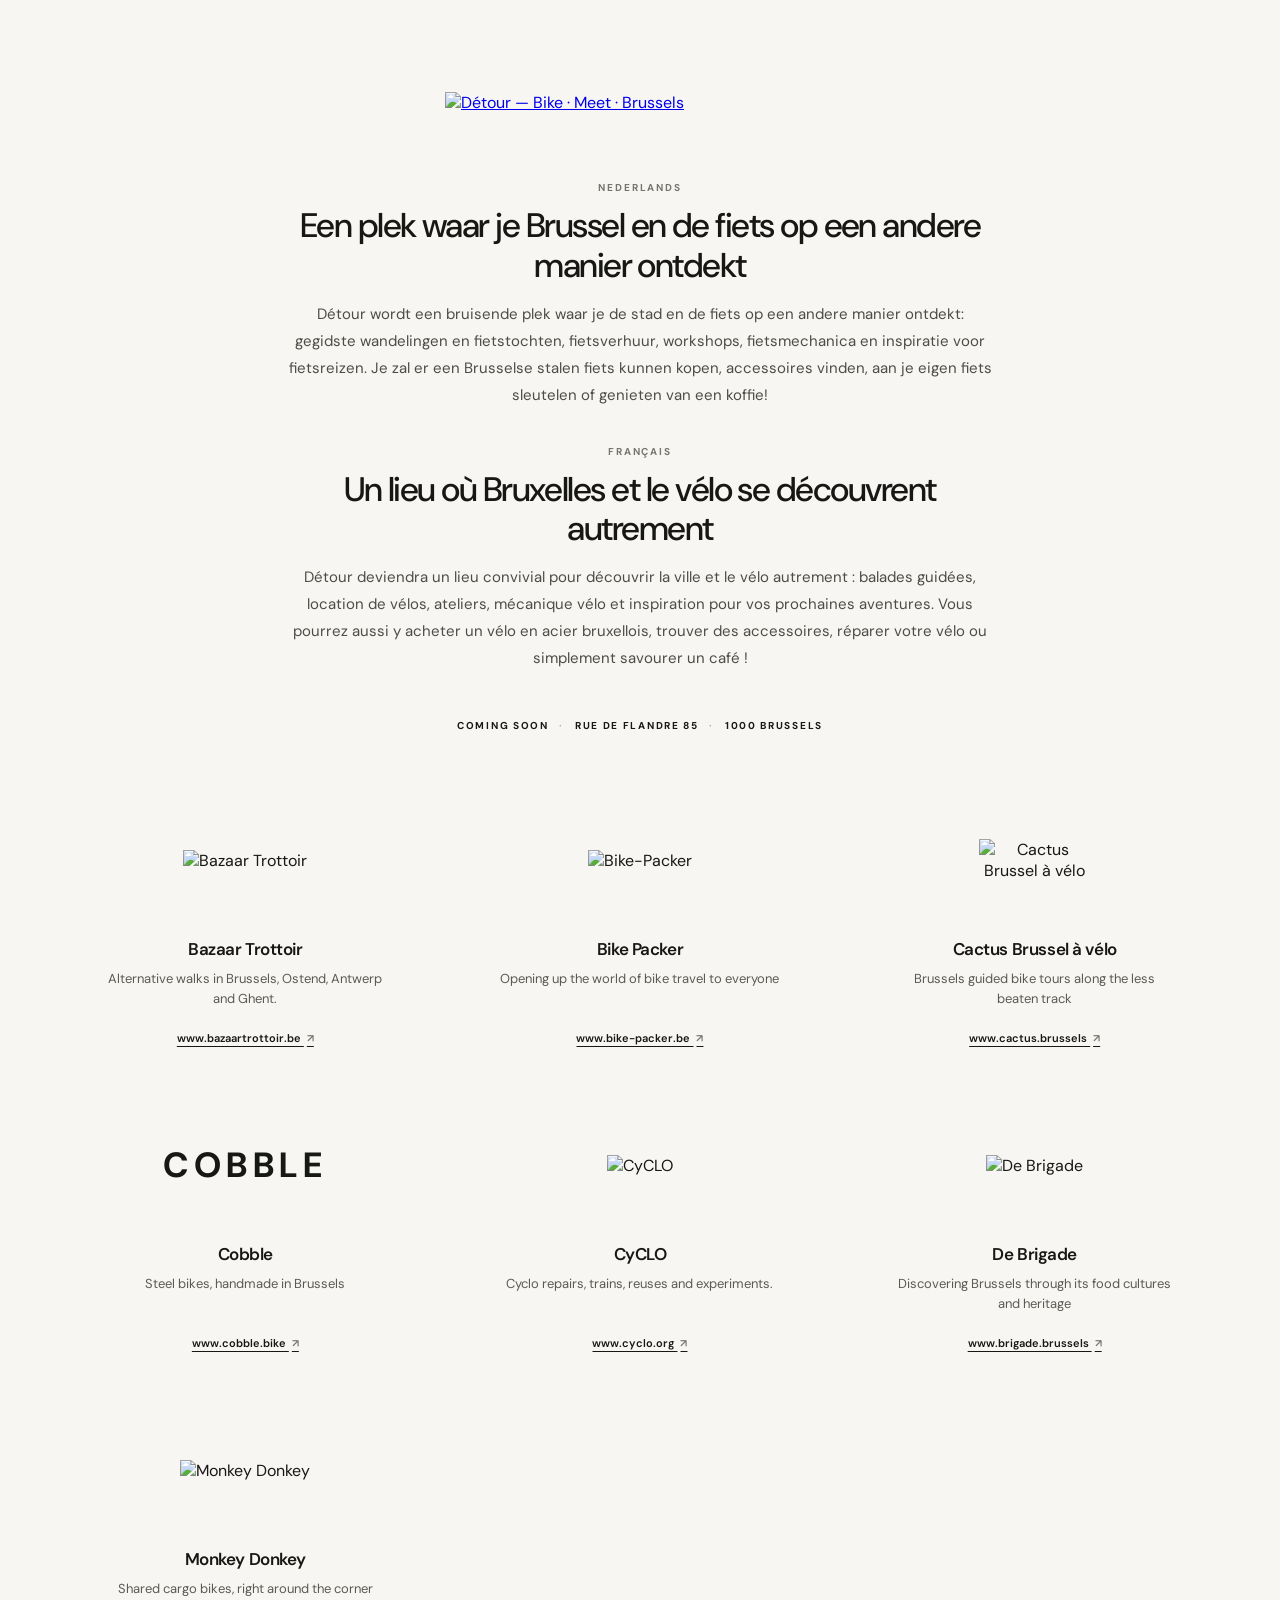
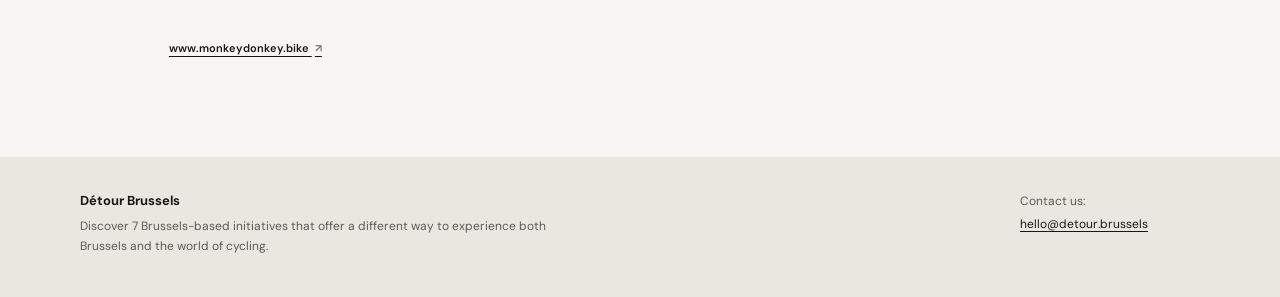
==== index.html @ f355aeaa "Add files via upload" ====
<!doctype html>
<html lang="fr">
<head>
  <meta charset="utf-8">
  <meta name="viewport" content="width=device-width, initial-scale=1">
  <meta name="description" content="Détour — un lieu où Bruxelles et le vélo se découvrent autrement. Découvrez sept initiatives bruxelloises autour du vélo et du tourisme autrement.">
  <meta name="theme-color" content="#f7f6f2">
  <title>Détour Brussels — Bike · Meet · Brussels</title>
  <link rel="stylesheet" href="style.css">
  <link rel="preconnect" href="https://images.squarespace-cdn.com">
</head>
<body>
  <main>
    <header class="hero">
      <a class="brand" href="/" aria-label="Détour Brussels — accueil">
        <img
          src="https://images.squarespace-cdn.com/content/v1/56f506b7c6fc08eb58e47a5c/d48cb541-130f-44a4-81a6-c876b10559a7/261109_draft%2Blogo_project%2BDetour_simple_noir.png"
          alt="Détour — Bike · Meet · Brussels">
      </a>
    </header>

    <section class="intro" aria-label="Présentation de Détour">
      <div class="language-block">
        <p class="language-label">NEDERLANDS</p>
        <h1>Een plek waar je Brussel en de fiets op een andere manier ontdekt</h1>
        <p>Détour wordt een bruisende plek waar je de stad en de fiets op een andere manier ontdekt: gegidste wandelingen en fietstochten, fietsverhuur, workshops, fietsmechanica en inspiratie voor fietsreizen. Je zal er een Brusselse stalen fiets kunnen kopen, accessoires vinden, aan je eigen fiets sleutelen of genieten van een koffie!</p>
      </div>
      <div class="language-block">
        <p class="language-label">FRANÇAIS</p>
        <h2>Un lieu où Bruxelles et le vélo se découvrent autrement</h2>
        <p>Détour deviendra un lieu convivial pour découvrir la ville et le vélo autrement : balades guidées, location de vélos, ateliers, mécanique vélo et inspiration pour vos prochaines aventures. Vous pourrez aussi y acheter un vélo en acier bruxellois, trouver des accessoires, réparer votre vélo ou simplement savourer un café !</p>
      </div>
      <p class="coming-soon">COMING SOON <span>·</span> RUE DE FLANDRE 85 <span>·</span> 1000 BRUSSELS</p>
    </section>

    <section class="partners" aria-label="Les organisations de Détour">
      <article class="partner">
        <a class="partner-logo" href="https://www.bazaartrottoir.be/" target="_blank" rel="noopener">
          <img src="https://images.squarespace-cdn.com/content/v1/56f506b7c6fc08eb58e47a5c/b2fa86a2-9261-4b55-9aee-0e1c3b17f30e/BAZAAR%2BTROTTOIR%2BNo%2BBaseline%2Blogo_black-rose%2Bkopie%2Bnormaal.jpeg" alt="Bazaar Trottoir">
        </a>
        <h3>Bazaar Trottoir</h3>
        <p>Alternative walks in Brussels, Ostend, Antwerp and Ghent.</p>
        <a class="website-link" href="https://www.bazaartrottoir.be/" target="_blank" rel="noopener">www.bazaartrottoir.be <span>↗</span></a>
      </article>

      <article class="partner">
        <a class="partner-logo" href="https://www.bike-packer.be/" target="_blank" rel="noopener">
          <img src="https://images.squarespace-cdn.com/content/v1/56f506b7c6fc08eb58e47a5c/9ec34c86-66ef-4ef3-aba2-5e60b2afe647/Logo.png" alt="Bike-Packer">
        </a>
        <h3>Bike Packer</h3>
        <p>Opening up the world of bike travel to everyone</p>
        <a class="website-link" href="https://www.bike-packer.be/" target="_blank" rel="noopener">www.bike-packer.be <span>↗</span></a>
      </article>

      <article class="partner">
        <a class="partner-logo" href="https://www.cactus.brussels/" target="_blank" rel="noopener">
          <img src="https://images.squarespace-cdn.com/content/v1/56f506b7c6fc08eb58e47a5c/2fde50c6-448c-4319-a5f7-0e036ca171b6/22.05%2Bwolvis%2Blogo%2Bbol.png" alt="Cactus Brussel à vélo">
        </a>
        <h3>Cactus Brussel à vélo</h3>
        <p>Brussels guided bike tours along the less beaten track</p>
        <a class="website-link" href="https://www.cactus.brussels/" target="_blank" rel="noopener">www.cactus.brussels <span>↗</span></a>
      </article>

      <article class="partner partner-no-logo">
        <a class="partner-logo cobble-mark" href="https://www.cobble.bike/" target="_blank" rel="noopener" aria-label="Cobble">
          <span>COBBLE</span>
        </a>
        <h3>Cobble</h3>
        <p>Steel bikes, handmade in Brussels</p>
        <a class="website-link" href="https://www.cobble.bike/" target="_blank" rel="noopener">www.cobble.bike <span>↗</span></a>
      </article>

      <article class="partner">
        <a class="partner-logo" href="https://www.cyclo.org/" target="_blank" rel="noopener">
          <img src="https://images.squarespace-cdn.com/content/v1/56f506b7c6fc08eb58e47a5c/a4677dda-afef-4184-b2eb-100d1e962808/cyclo%2Blogo%2Bpos.png" alt="CyCLO">
        </a>
        <h3>CyCLO</h3>
        <p>Cyclo repairs, trains, reuses and experiments.</p>
        <a class="website-link" href="https://www.cyclo.org/" target="_blank" rel="noopener">www.cyclo.org <span>↗</span></a>
      </article>

      <article class="partner">
        <a class="partner-logo" href="https://www.brigade.brussels/" target="_blank" rel="noopener">
          <img src="https://images.squarespace-cdn.com/content/v1/56f506b7c6fc08eb58e47a5c/b8b69f91-ce12-4c04-9801-c4ea3cdc2797/Kopie%2Bvan%2BBRIGADE_LOGO_FINAL-02.png" alt="De Brigade">
        </a>
        <h3>De Brigade</h3>
        <p>Discovering Brussels through its food cultures and heritage</p>
        <a class="website-link" href="https://www.brigade.brussels/" target="_blank" rel="noopener">www.brigade.brussels <span>↗</span></a>
      </article>

      <article class="partner">
        <a class="partner-logo" href="https://www.monkeydonkey.bike/" target="_blank" rel="noopener">
          <img src="https://images.squarespace-cdn.com/content/v1/56f506b7c6fc08eb58e47a5c/9b88b56b-dc0b-4e5b-bbc7-a71ded217a6b/monkey-donkey-tagline-3colors-ld.jpg" alt="Monkey Donkey">
        </a>
        <h3>Monkey Donkey</h3>
        <p>Shared cargo bikes, right around the corner</p>
        <a class="website-link" href="https://www.monkeydonkey.bike/" target="_blank" rel="noopener">www.monkeydonkey.bike <span>↗</span></a>
      </article>
    </section>
  </main>

  <footer>
    <div class="footer-inner">
      <div>
        <p class="footer-title">Détour Brussels</p>
        <p>Discover 7 Brussels-based initiatives that offer a different way to experience both Brussels and the world of cycling.</p>
      </div>
      <div class="footer-contact">
        <p>Contact us:</p>
        <a href="mailto:hello@detour.brussels">hello@detour.brussels</a>
      </div>
    </div>
  </footer>
</body>
</html>
---- style.css ----
@import url('https://fonts.googleapis.com/css2?family=DM+Sans:wght@400;500;600;700&display=swap');

:root {
  --paper: #f7f6f2;
  --ink: #171715;
  --muted: #77756f;
  --line: #dedbd3;
  --accent: #c8d9a7;
}

* { box-sizing: border-box; }

html { scroll-behavior: smooth; }

body {
  margin: 0;
  background: var(--paper);
  color: var(--ink);
  font-family: "DM Sans", Arial, sans-serif;
  -webkit-font-smoothing: antialiased;
}

main {
  width: min(100% - 48px, 1120px);
  margin: 0 auto;
}

.hero {
  display: flex;
  justify-content: center;
  align-items: center;
  padding: clamp(46px, 8vw, 92px) 0 clamp(38px, 6vw, 68px);
}

.brand {
  display: block;
  width: min(390px, 72vw);
}

.brand img {
  display: block;
  width: 100%;
  height: auto;
}

.intro {
  max-width: 790px;
  margin: 0 auto;
  text-align: center;
}

.language-block { margin: 0 0 36px; }

.language-label {
  margin: 0 0 12px;
  color: var(--muted);
  font-size: 10px;
  font-weight: 700;
  letter-spacing: .19em;
}

h1, h2 {
  max-width: 700px;
  margin: 0 auto 15px;
  font-size: clamp(22px, 3.1vw, 34px);
  line-height: 1.17;
  letter-spacing: -.045em;
  font-weight: 500;
}

.language-block > p:last-child {
  max-width: 710px;
  margin: 0 auto;
  font-size: 15px;
  line-height: 1.8;
  color: #4e4c47;
}

.coming-soon {
  margin: 46px 0 70px;
  font-size: 10px;
  line-height: 1.6;
  font-weight: 700;
  letter-spacing: .17em;
}

.coming-soon span { padding: 0 7px; color: #aaa69d; }

.partners {
  display: grid;
  grid-template-columns: repeat(3, minmax(0, 1fr));
  column-gap: clamp(24px, 5vw, 72px);
  row-gap: 62px;
  padding: 0 0 100px;
}

.partner {
  min-width: 0;
  text-align: center;
}

.partner-logo {
  height: 112px;
  display: flex;
  align-items: center;
  justify-content: center;
  margin: 0 auto 22px;
  color: inherit;
  text-decoration: none;
}

.partner-logo img {
  display: block;
  max-width: 100%;
  max-height: 100%;
  width: auto;
  height: auto;
  object-fit: contain;
}

.partner:nth-child(2) .partner-logo img { max-width: 180px; }
.partner:nth-child(3) .partner-logo img { max-width: 112px; }
.partner:nth-child(5) .partner-logo img { max-width: 220px; }
.partner:nth-child(6) .partner-logo img { max-width: 230px; }
.partner:nth-child(7) .partner-logo img { max-width: 245px; }

.cobble-mark {
  font-size: 35px;
  font-weight: 700;
  letter-spacing: .16em;
}

.partner h3 {
  margin: 0 0 9px;
  font-size: 17px;
  font-weight: 600;
  letter-spacing: -.025em;
}

.partner > p {
  min-height: 48px;
  max-width: 280px;
  margin: 0 auto 9px;
  color: #5c5a55;
  font-size: 13px;
  line-height: 1.55;
}

.website-link {
  display: inline-block;
  color: var(--ink);
  font-size: 11px;
  font-weight: 600;
  text-decoration-thickness: 1px;
  text-underline-offset: 4px;
}

.website-link span { margin-left: 3px; color: var(--muted); }

footer {
  background: #e9e7df;
  padding: 35px 24px 40px;
}

.footer-inner {
  width: min(100%, 1120px);
  margin: 0 auto;
  display: flex;
  justify-content: space-between;
  gap: 40px;
  align-items: flex-start;
}

.footer-inner > div:first-child { max-width: 490px; }

.footer-title {
  margin: 0 0 8px;
  font-size: 13px;
  font-weight: 700;
}

.footer-inner p:not(.footer-title) {
  margin: 0;
  color: #5c5a55;
  font-size: 12px;
  line-height: 1.65;
}

.footer-contact { min-width: 180px; }
.footer-contact a {
  display: inline-block;
  margin-top: 4px;
  color: var(--ink);
  font-size: 12px;
  text-underline-offset: 3px;
}

@media (max-width: 760px) {
  main { width: min(100% - 36px, 560px); }
  .partners { grid-template-columns: repeat(2, minmax(0, 1fr)); row-gap: 48px; padding-bottom: 68px; }
  .partner-logo { height: 90px; margin-bottom: 17px; }
  .partner > p { min-height: 62px; font-size: 12px; }
  .coming-soon { margin: 38px 0 55px; font-size: 9px; }
}

@media (max-width: 430px) {
  main { width: calc(100% - 32px); }
  .partners { column-gap: 16px; row-gap: 42px; }
  .partner h3 { font-size: 15px; }
  .partner > p { font-size: 11px; }
  .website-link { font-size: 10px; }
  .footer-inner { flex-direction: column; gap: 22px; }
}
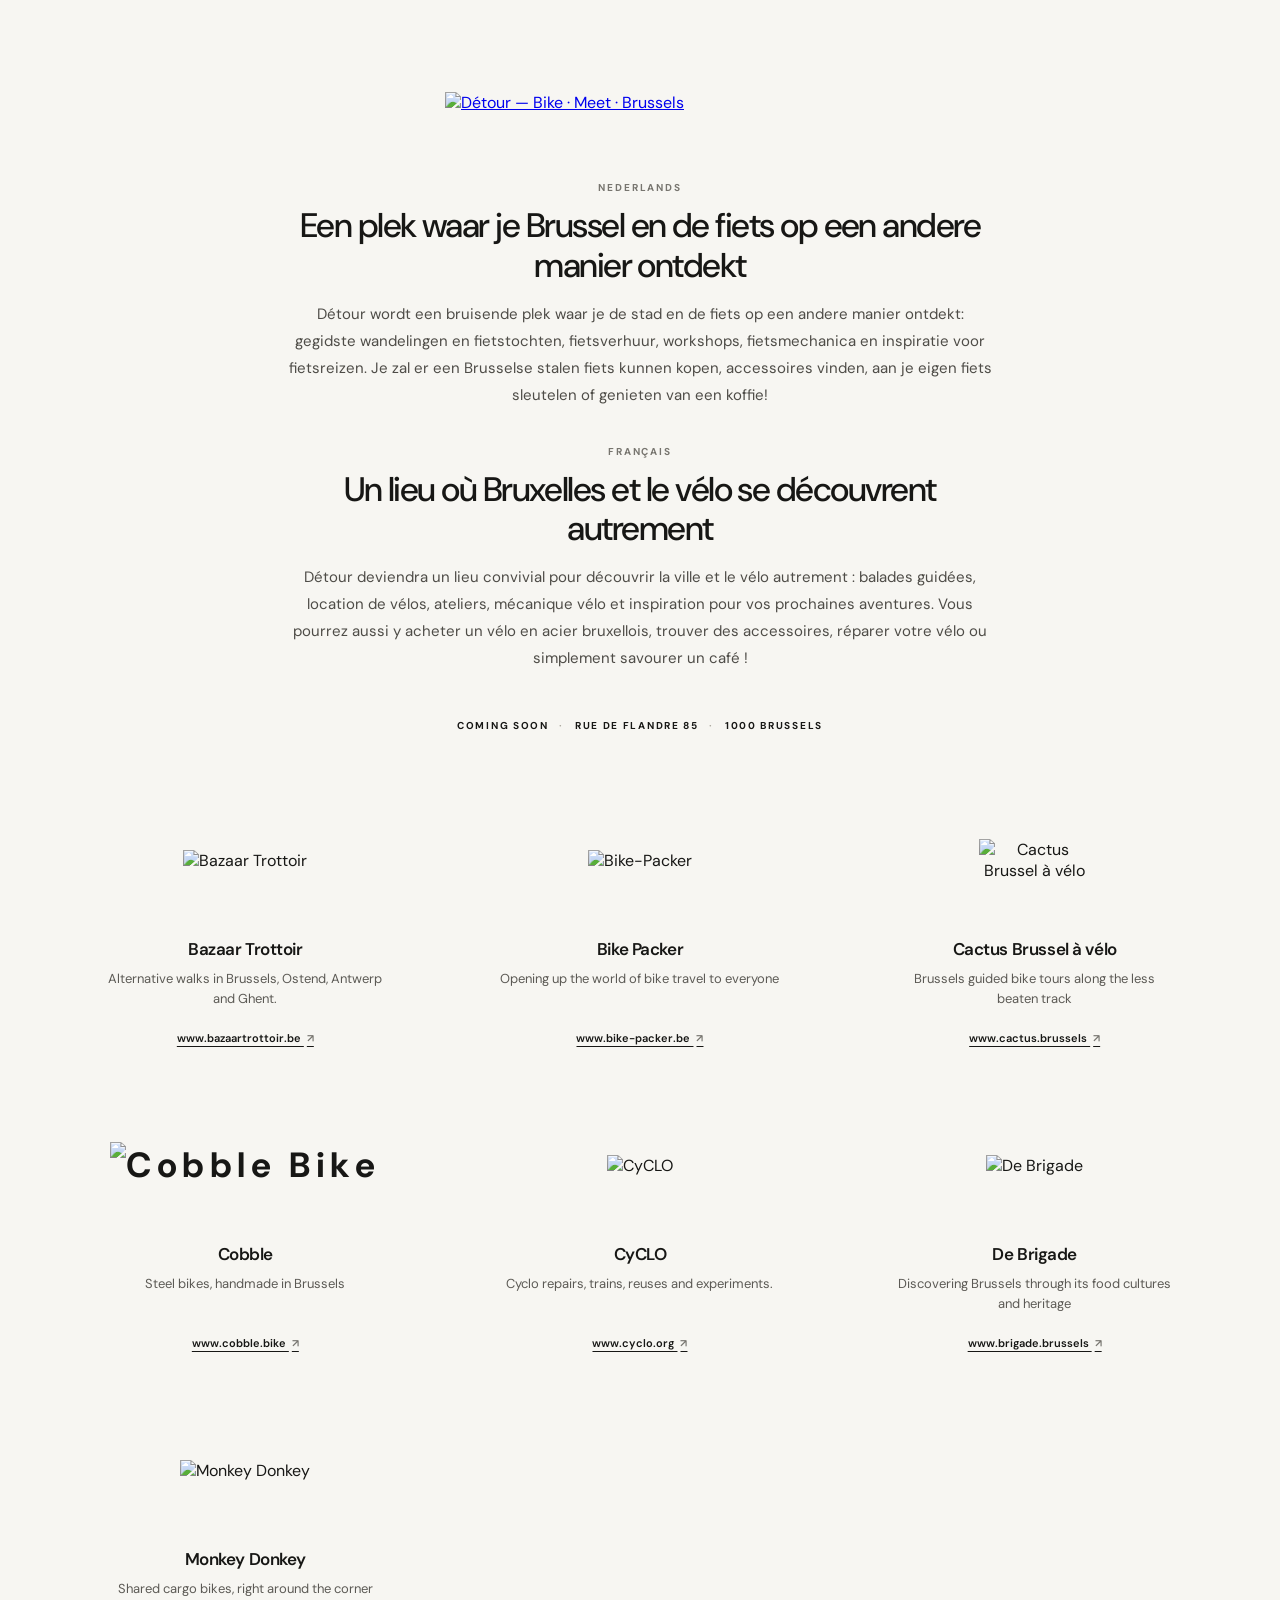
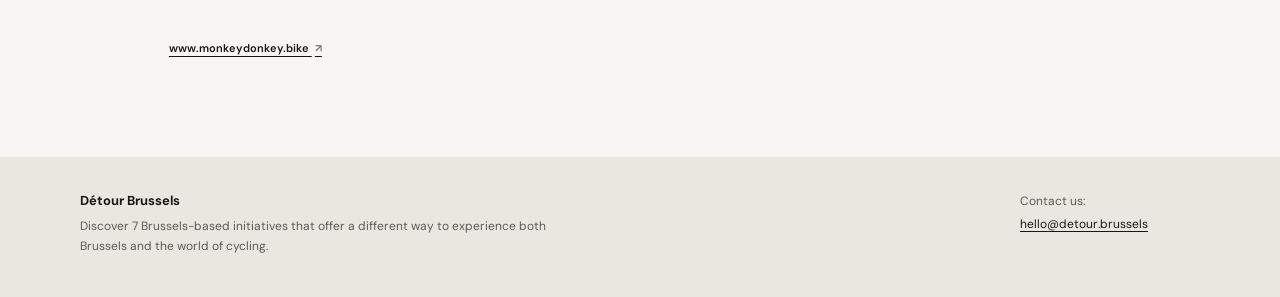
==== commit 54f816fe: "Update index.html" ====
--- a/index.html
+++ b/index.html
@@ -63,7 +63,7 @@
 
       <article class="partner partner-no-logo">
         <a class="partner-logo cobble-mark" href="https://www.cobble.bike/" target="_blank" rel="noopener" aria-label="Cobble">
-          <span>COBBLE</span>
+           <img src="https://www.cobble.bike/web/image/website/7/logo/Cobble%20%7C%20Steel%20bikes%2C%20handmade%20in%20Brussels%2C%20Belgium?unique=cd71347" alt="Cobble Bike">
         </a>
         <h3>Cobble</h3>
         <p>Steel bikes, handmade in Brussels</p>
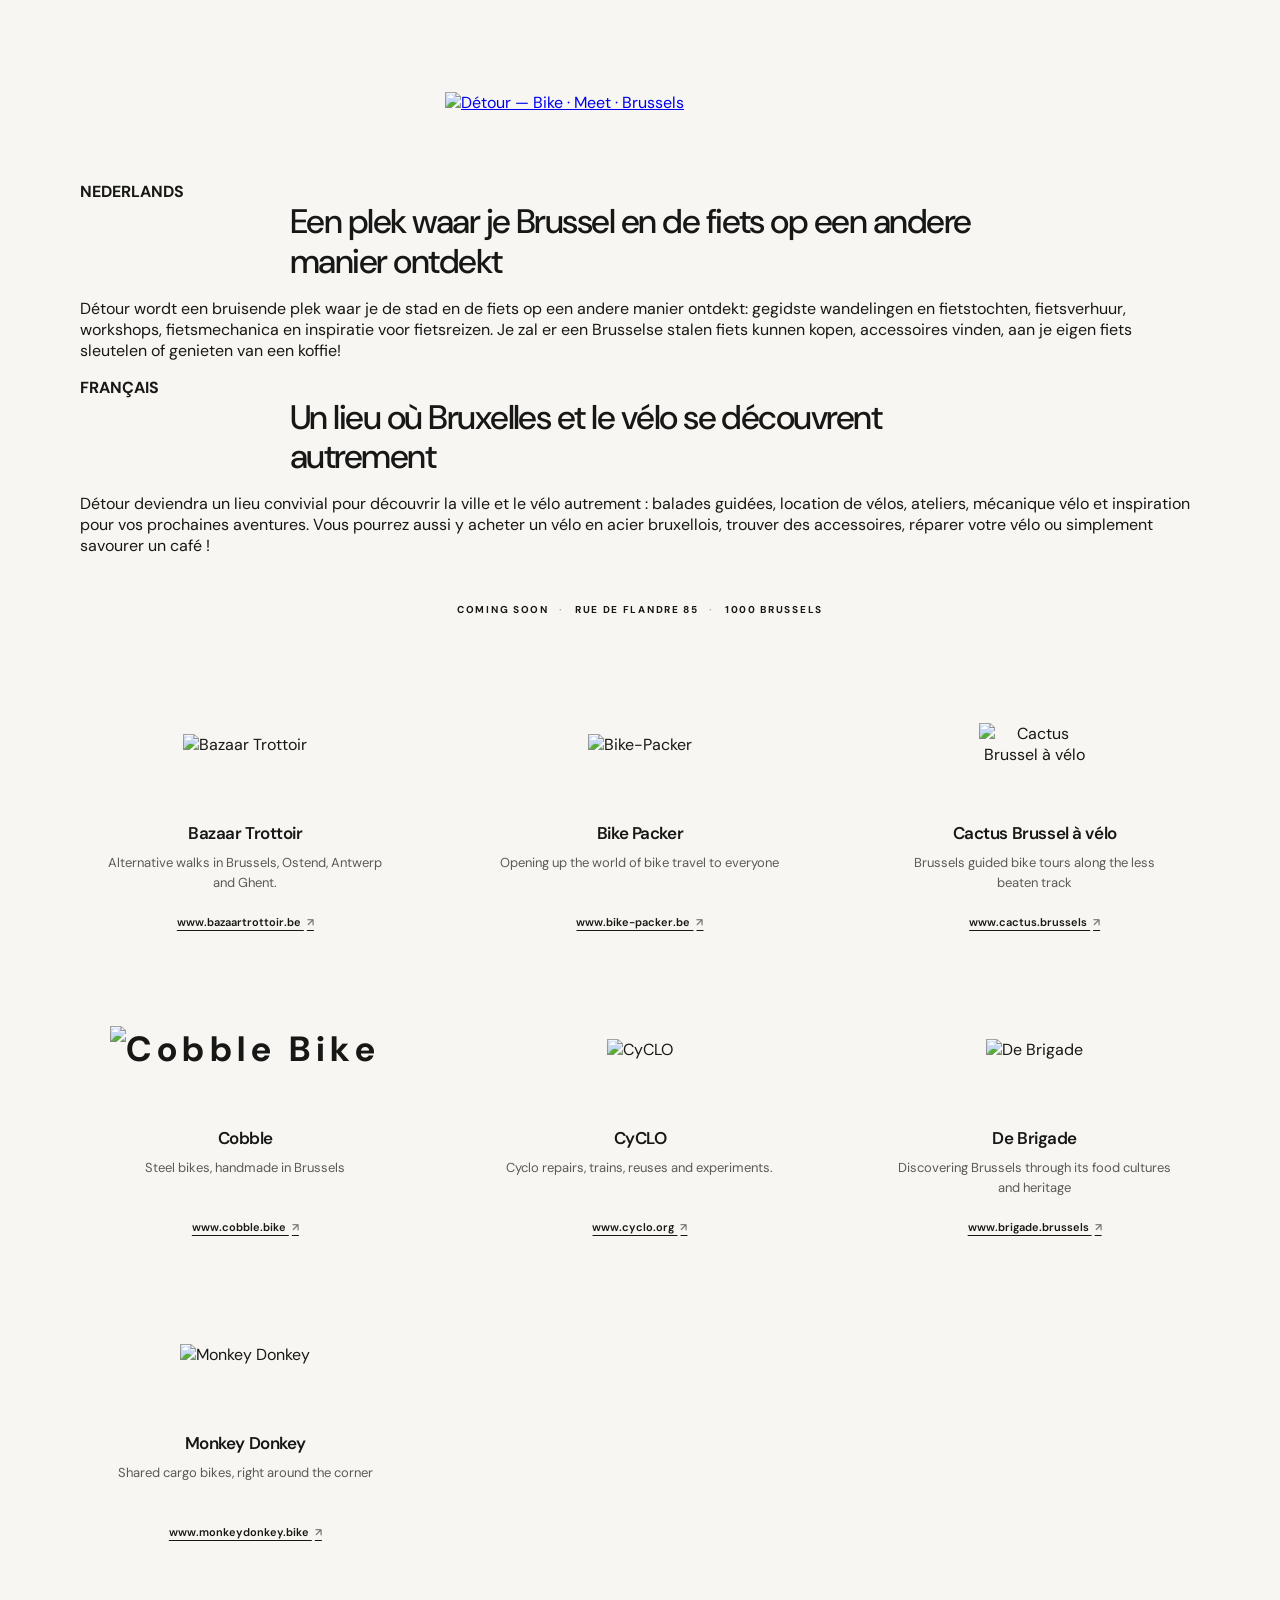
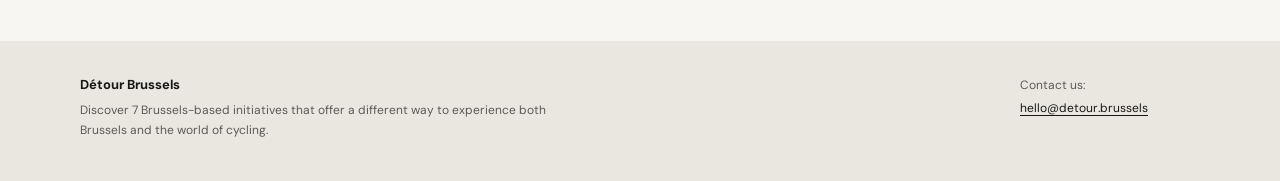
==== commit e964c755: "Update index.html" ====
--- a/index.html
+++ b/index.html
@@ -19,17 +19,31 @@
       </a>
     </header>
 
+    <section class="languages">
+  <div class="language">
+    <strong>NEDERLANDS</strong>
+    <h2>Een plek waar je Brussel en de fiets op een andere manier ontdekt</h2>
+    <p>
+      Détour wordt een bruisende plek waar je de stad en de fiets op een andere manier ontdekt:
+      gegidste wandelingen en fietstochten, fietsverhuur, workshops, fietsmechanica en inspiratie
+      voor fietsreizen. Je zal er een Brusselse stalen fiets kunnen kopen, accessoires vinden,
+      aan je eigen fiets sleutelen of genieten van een koffie!
+    </p>
+  </div>
+
+  <div class="language">
+    <strong>FRANÇAIS</strong>
+    <h2>Un lieu où Bruxelles et le vélo se découvrent autrement</h2>
+    <p>
+      Détour deviendra un lieu convivial pour découvrir la ville et le vélo autrement :
+      balades guidées, location de vélos, ateliers, mécanique vélo et inspiration pour vos
+      prochaines aventures. Vous pourrez aussi y acheter un vélo en acier bruxellois,
+      trouver des accessoires, réparer votre vélo ou simplement savourer un café !
+    </p>
+  </div>
+</section>
+    
     <section class="intro" aria-label="Présentation de Détour">
-      <div class="language-block">
-        <p class="language-label">NEDERLANDS</p>
-        <h1>Een plek waar je Brussel en de fiets op een andere manier ontdekt</h1>
-        <p>Détour wordt een bruisende plek waar je de stad en de fiets op een andere manier ontdekt: gegidste wandelingen en fietstochten, fietsverhuur, workshops, fietsmechanica en inspiratie voor fietsreizen. Je zal er een Brusselse stalen fiets kunnen kopen, accessoires vinden, aan je eigen fiets sleutelen of genieten van een koffie!</p>
-      </div>
-      <div class="language-block">
-        <p class="language-label">FRANÇAIS</p>
-        <h2>Un lieu où Bruxelles et le vélo se découvrent autrement</h2>
-        <p>Détour deviendra un lieu convivial pour découvrir la ville et le vélo autrement : balades guidées, location de vélos, ateliers, mécanique vélo et inspiration pour vos prochaines aventures. Vous pourrez aussi y acheter un vélo en acier bruxellois, trouver des accessoires, réparer votre vélo ou simplement savourer un café !</p>
-      </div>
       <p class="coming-soon">COMING SOON <span>·</span> RUE DE FLANDRE 85 <span>·</span> 1000 BRUSSELS</p>
     </section>
 
